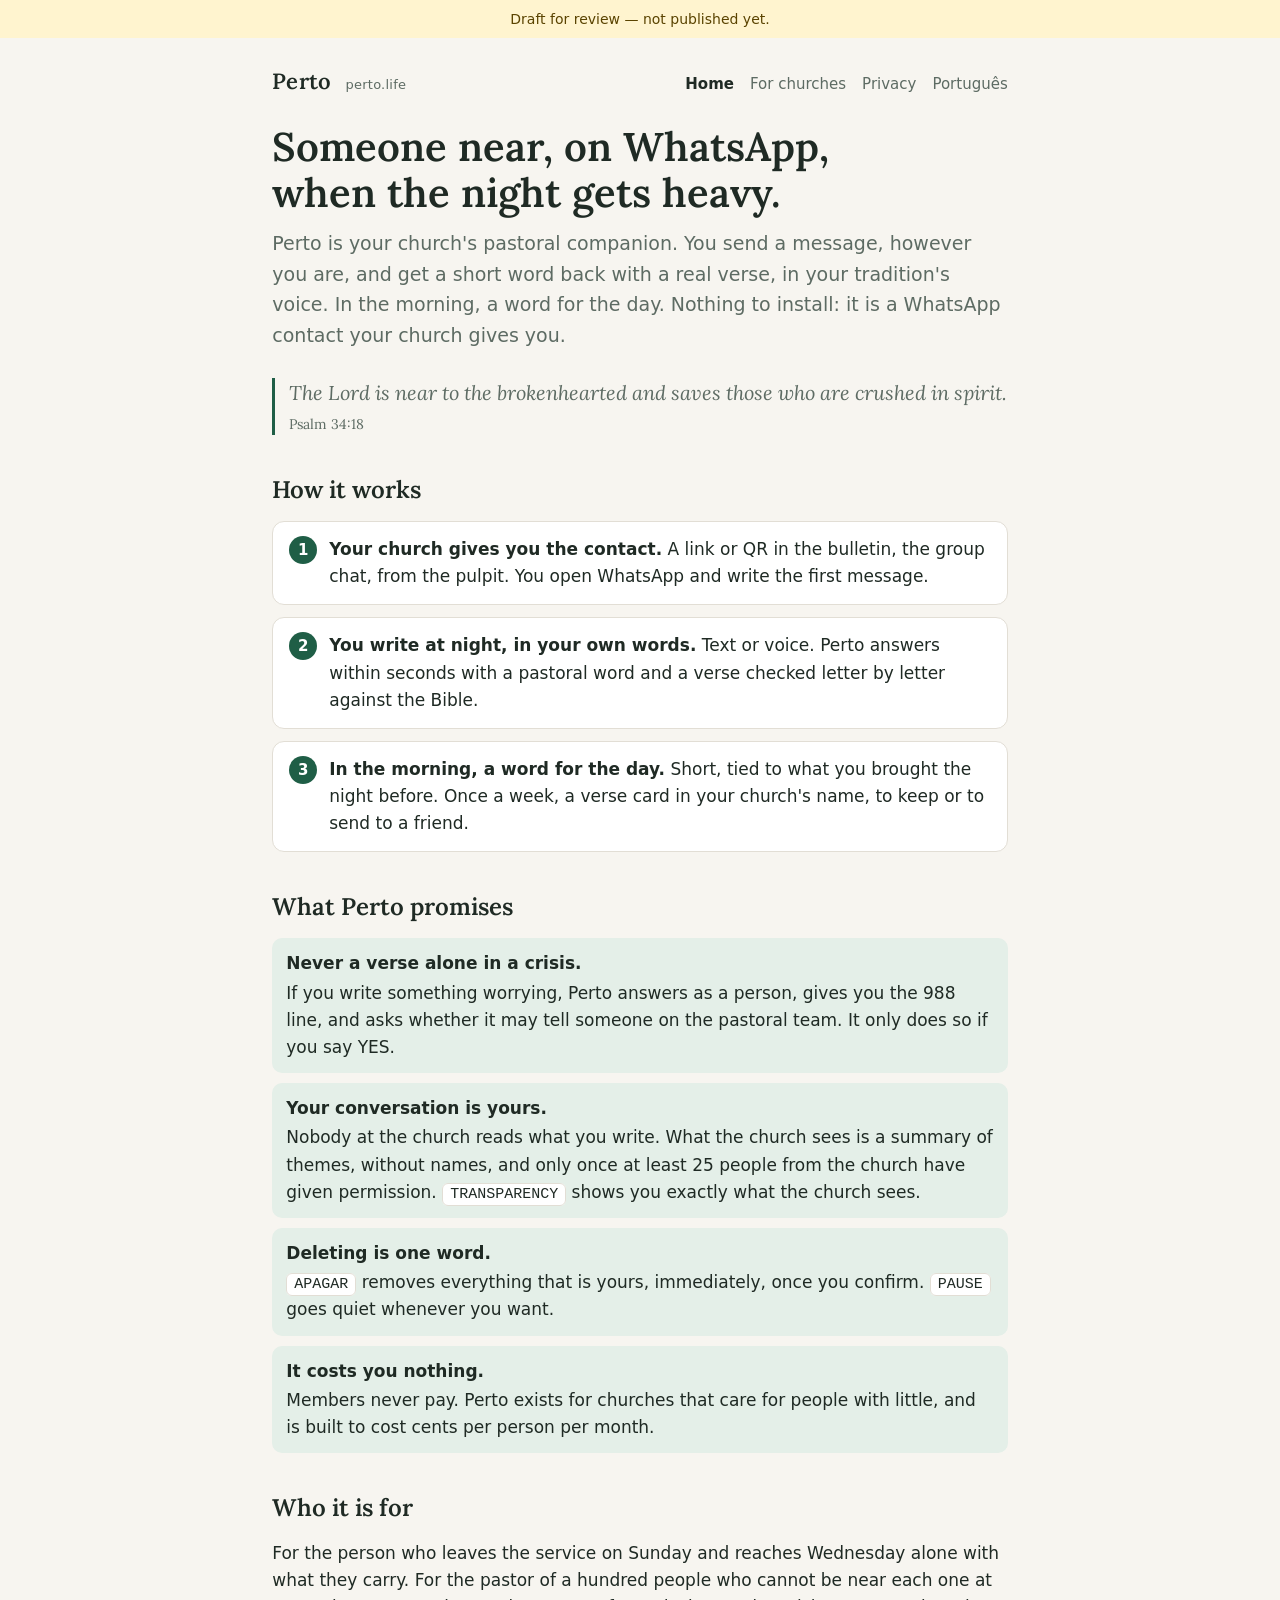
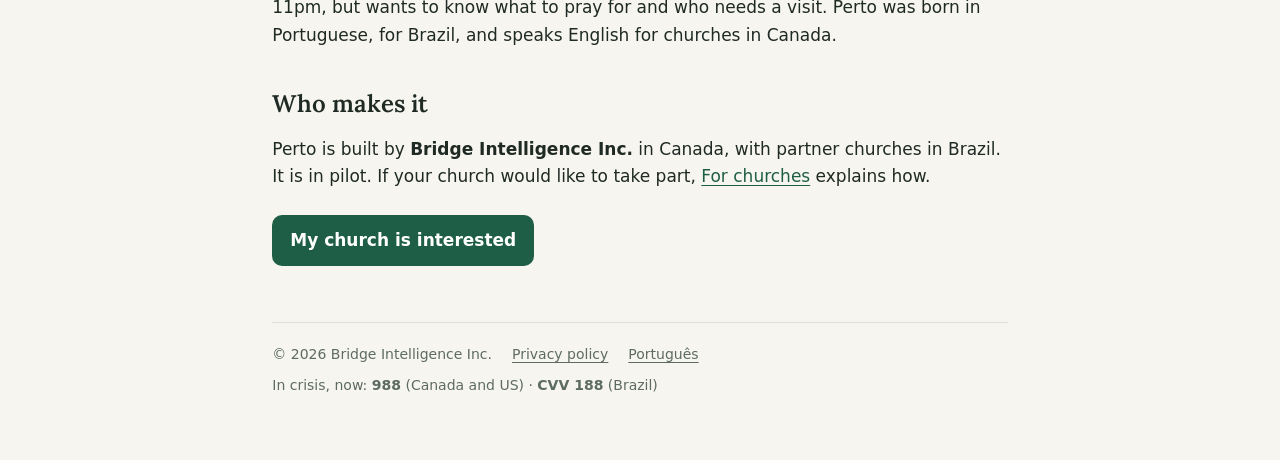
==== en/index.html @ 1f3c3f61 "perto.life: first draft of the front, privacy and churches pages (pt-BR + en) Static site for GitHub" ====
<!doctype html>
<html lang="en">
<head>
<meta charset="utf-8">
<meta name="viewport" content="width=device-width, initial-scale=1">
<title>Perto</title>
<meta name="description" content="Perto is a pastoral companion on WhatsApp for churches: someone near at 11pm, with Scripture, and a pastor who knows what to pray for.">
<link rel="alternate" hreflang="pt-BR" href="/">
<link rel="stylesheet" href="https://fonts.googleapis.com/css2?family=Lora:ital,wght@0,500;0,600;1,400&display=swap">
<link rel="stylesheet" href="/assets/site.css">
</head>
<body>
<!-- DRAFT: remove this bar before publishing. -->
<div class="draft">Draft for review — not published yet.</div>
<div class="wrap">
<header class="site">
  <a class="brand" href="/en/">Perto <small>perto.life</small></a>
  <nav class="site" aria-label="Pages">
    <a href="/en/" aria-current="page">Home</a>
    <a href="/en/churches.html">For churches</a>
    <a href="/en/privacy.html">Privacy</a>
    <a href="/" lang="pt-BR">Português</a>
  </nav>
</header>

<main>
  <h1>Someone near, on WhatsApp, when the night gets heavy.</h1>
  <p class="lead">Perto is your church's pastoral companion. You send a message, however you are, and get a short word back with a real verse, in your tradition's voice. In the morning, a word for the day. Nothing to install: it is a WhatsApp contact your church gives you.</p>

  <blockquote class="verse">The Lord is near to the brokenhearted and saves those who are crushed in spirit.
    <cite>Psalm 34:18</cite></blockquote>

  <h2>How it works</h2>
  <ol class="steps">
    <li><strong>Your church gives you the contact.</strong> A link or QR in the bulletin, the group chat, from the pulpit. You open WhatsApp and write the first message.</li>
    <li><strong>You write at night, in your own words.</strong> Text or voice. Perto answers within seconds with a pastoral word and a verse checked letter by letter against the Bible.</li>
    <li><strong>In the morning, a word for the day.</strong> Short, tied to what you brought the night before. Once a week, a verse card in your church's name, to keep or to send to a friend.</li>
  </ol>

  <h2>What Perto promises</h2>
  <ul class="promises">
    <li><strong>Never a verse alone in a crisis.</strong> If you write something worrying, Perto answers as a person, gives you the 988 line, and asks whether it may tell someone on the pastoral team. It only does so if you say YES.</li>
    <li><strong>Your conversation is yours.</strong> Nobody at the church reads what you write. What the church sees is a summary of themes, without names, and only once at least 25 people from the church have given permission. <span class="cmd">TRANSPARENCY</span> shows you exactly what the church sees.</li>
    <li><strong>Deleting is one word.</strong> <span class="cmd">APAGAR</span> removes everything that is yours, immediately, once you confirm. <span class="cmd">PAUSE</span> goes quiet whenever you want.</li>
    <li><strong>It costs you nothing.</strong> Members never pay. Perto exists for churches that care for people with little, and is built to cost cents per person per month.</li>
  </ul>

  <h2>Who it is for</h2>
  <p>For the person who leaves the service on Sunday and reaches Wednesday alone with what they carry. For the pastor of a hundred people who cannot be near each one at 11pm, but wants to know what to pray for and who needs a visit. Perto was born in Portuguese, for Brazil, and speaks English for churches in Canada.</p>

  <h2>Who makes it</h2>
  <p>Perto is built by <strong>Bridge Intelligence Inc.</strong> in Canada, with partner churches in Brazil. It is in pilot. If your church would like to take part, <a href="/en/churches.html">For churches</a> explains how.</p>
  <p><a class="cta" href="/en/churches.html">My church is interested</a></p>
</main>

<footer class="site">
  <span>© <span data-year>2026</span> Bridge Intelligence Inc.</span>
  <a href="/en/privacy.html">Privacy policy</a>
  <a href="/" lang="pt-BR">Português</a>
  <span>In crisis, now: <strong>988</strong> (Canada and US) · <strong>CVV 188</strong> (Brazil)</span>
</footer>
</div>
<script>document.querySelector('[data-year]').textContent = new Date().getFullYear();</script>
</body>
</html>
---- assets/site.css ----
/* perto.life — one stylesheet for every page. Tokens first, both themes, phone first. */
:root {
  --bg: #f7f5f0;
  --panel: #ffffff;
  --ink: #1f2a24;
  --muted: #5d6b63;
  --line: #e2ded5;
  --accent: #1f5e46;        /* the olive-green of the Vida Nova badge */
  --accent-ink: #ffffff;
  --accent-soft: #e4efe8;
  --warn-bg: #fff4cf;
  --warn-ink: #5a4300;
  --serif: "Lora", Georgia, "Times New Roman", serif;
  --sans: system-ui, -apple-system, "Segoe UI", Roboto, "Helvetica Neue", Arial, sans-serif;
}
@media (prefers-color-scheme: dark) {
  :root:not([data-theme="light"]) {
    --bg: #11161a; --panel: #181f24; --ink: #e8ebe9; --muted: #a3ada7; --line: #2a333a;
    --accent: #6fbf95; --accent-ink: #0c1a13; --accent-soft: #1b2b24;
    --warn-bg: #3a2f08; --warn-ink: #ffe08a;
  }
}
:root[data-theme="dark"] {
  --bg: #11161a; --panel: #181f24; --ink: #e8ebe9; --muted: #a3ada7; --line: #2a333a;
  --accent: #6fbf95; --accent-ink: #0c1a13; --accent-soft: #1b2b24;
  --warn-bg: #3a2f08; --warn-ink: #ffe08a;
}

* { box-sizing: border-box; }
html { color-scheme: light dark; }
body {
  margin: 0; background: var(--bg); color: var(--ink);
  font: 17px/1.6 var(--sans); padding-inline: 16px;
}
a { color: var(--accent); text-underline-offset: 3px; }
a:focus-visible, button:focus-visible { outline: 3px solid var(--accent); outline-offset: 2px; }

.draft {
  background: var(--warn-bg); color: var(--warn-ink); font-size: 14px;
  padding: 8px 16px; margin: 0 -16px; text-align: center;
}

.wrap { max-width: 68ch; margin: 0 auto; padding-block: 24px 64px; }
header.site { display: flex; align-items: baseline; justify-content: space-between; gap: 12px; flex-wrap: wrap; padding-block: 8px 28px; }
.brand { font: 600 22px/1 var(--serif); color: var(--ink); text-decoration: none; letter-spacing: .01em; }
.brand small { font: 400 13px/1 var(--sans); color: var(--muted); margin-left: 8px; }
nav.site { display: flex; gap: 16px; font-size: 15px; }
nav.site a { color: var(--muted); text-decoration: none; }
nav.site a[aria-current="page"] { color: var(--ink); font-weight: 600; }

h1 { font: 600 clamp(28px, 6vw, 40px)/1.15 var(--serif); margin: 0 0 12px; text-wrap: balance; }
h2 { font: 600 24px/1.25 var(--serif); margin: 40px 0 10px; text-wrap: balance; }
h3 { font: 600 18px/1.3 var(--sans); margin: 24px 0 6px; }
p, li { max-width: 68ch; }
.lead { font-size: 19px; color: var(--muted); margin-top: 0; }
.verse { font: italic 20px/1.5 var(--serif); color: var(--muted); border-left: 3px solid var(--accent); padding-left: 14px; margin: 28px 0; }
.verse cite { display: block; font-style: normal; font-size: 14px; margin-top: 6px; }

.steps { counter-reset: step; list-style: none; padding: 0; margin: 16px 0; display: grid; gap: 12px; }
.steps li { counter-increment: step; background: var(--panel); border: 1px solid var(--line); border-radius: 12px; padding: 14px 16px 14px 56px; position: relative; }
.steps li::before { content: counter(step); position: absolute; left: 16px; top: 14px; width: 28px; height: 28px; border-radius: 50%;
  background: var(--accent); color: var(--accent-ink); font: 600 15px/28px var(--sans); text-align: center; }

.promises { display: grid; gap: 10px; padding: 0; list-style: none; margin: 16px 0; }
.promises li { padding: 12px 14px; background: var(--accent-soft); border-radius: 10px; }
.promises strong { display: block; margin-bottom: 2px; }

dl.facts { display: grid; grid-template-columns: max-content 1fr; gap: 6px 18px; margin: 12px 0; }
dl.facts dt { color: var(--muted); font-size: 14px; text-transform: uppercase; letter-spacing: .06em; padding-top: 3px; }
dl.facts dd { margin: 0; }
@media (max-width: 480px) { dl.facts { grid-template-columns: 1fr; } dl.facts dd { margin-bottom: 8px; } }

.cmd { font: 500 15px/1 ui-monospace, SFMono-Regular, Menlo, monospace; background: var(--panel); border: 1px solid var(--line); border-radius: 6px; padding: 2px 7px; white-space: nowrap; }

.cta { display: inline-block; background: var(--accent); color: var(--accent-ink); text-decoration: none; font-weight: 600; padding: 12px 18px; border-radius: 10px; margin-top: 8px; }

.form-box { background: var(--panel); border: 1px solid var(--line); border-radius: 12px; padding: 18px; margin: 20px 0; }
.form-box iframe { width: 100%; border: 0; min-height: 720px; }
.form-fallback { font-size: 15px; color: var(--muted); }

.toc { font-size: 15px; columns: 2; column-gap: 24px; padding-left: 18px; }
@media (max-width: 560px) { .toc { columns: 1; } }

footer.site { margin-top: 56px; padding-top: 20px; border-top: 1px solid var(--line); font-size: 14px; color: var(--muted); display: flex; flex-wrap: wrap; gap: 8px 20px; }
footer.site a { color: inherit; }
.todo { background: var(--warn-bg); color: var(--warn-ink); padding: 0 6px; border-radius: 4px; font-size: .9em; }
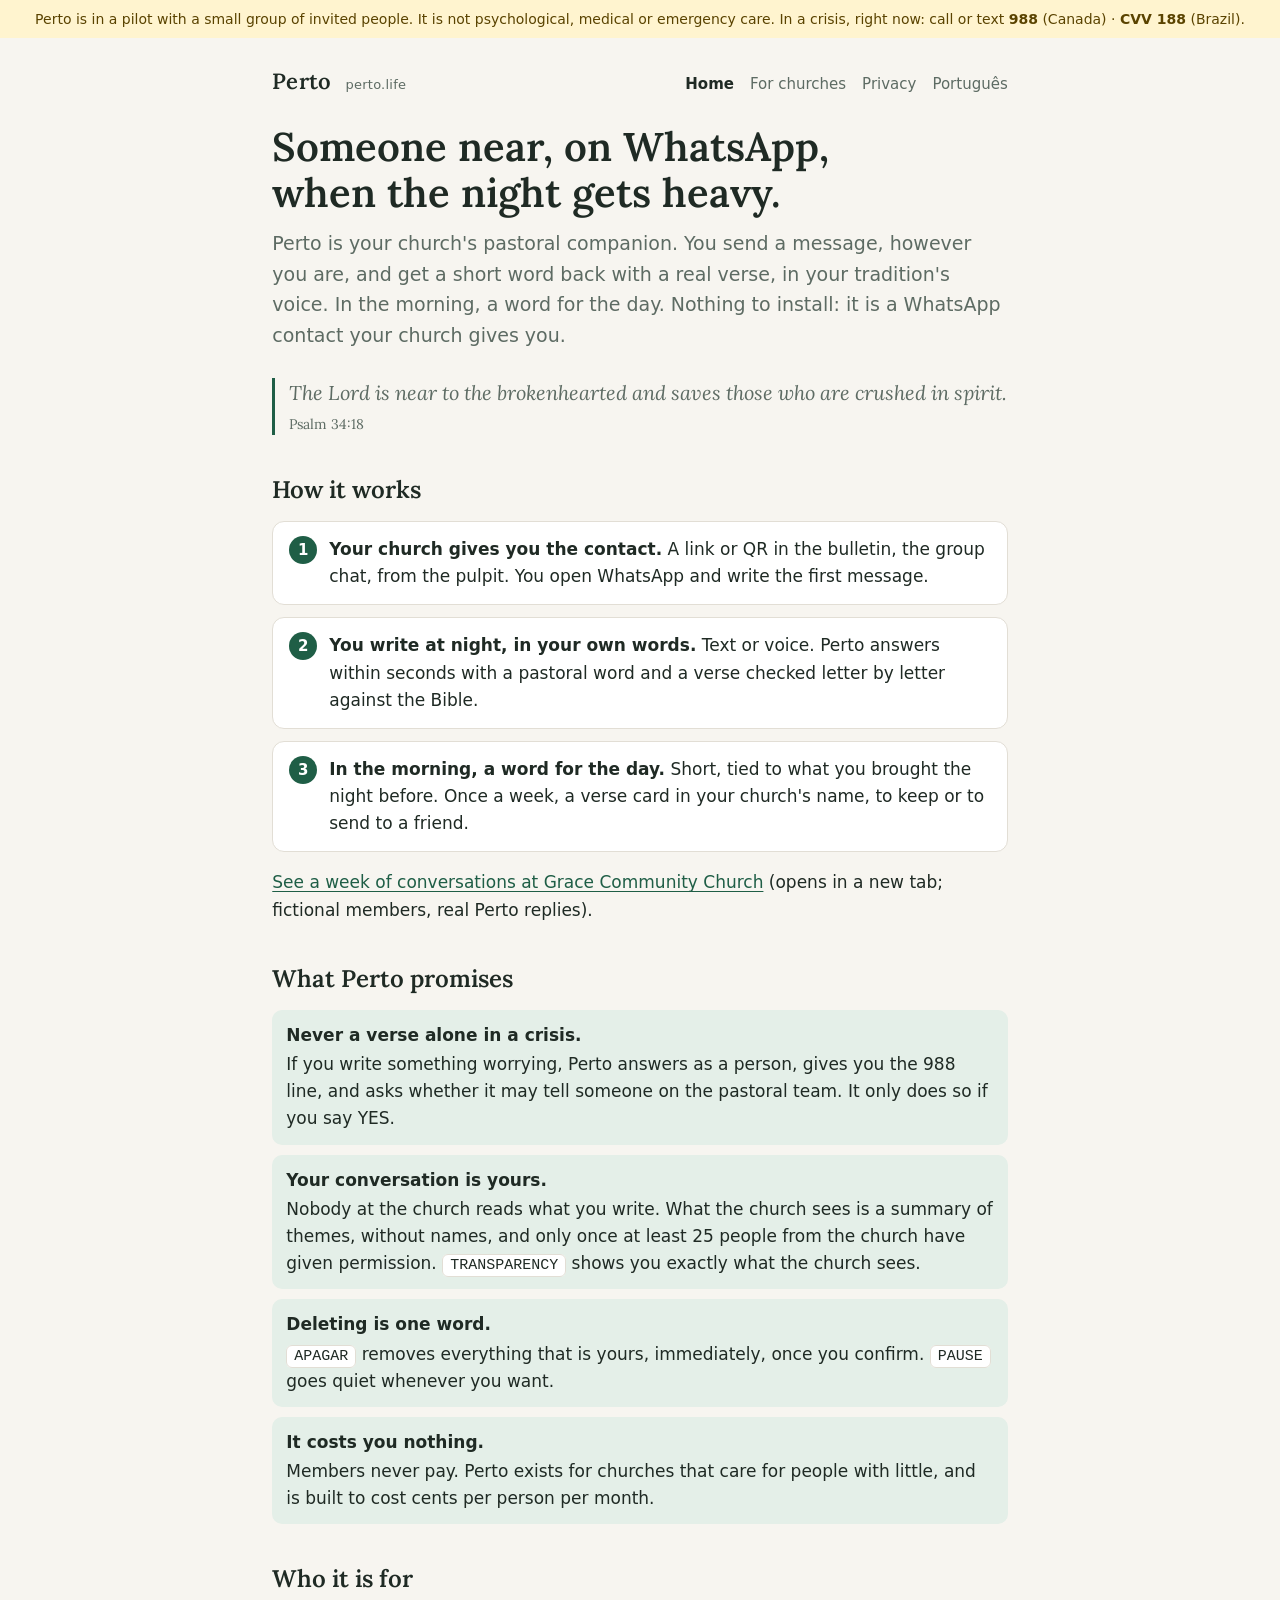
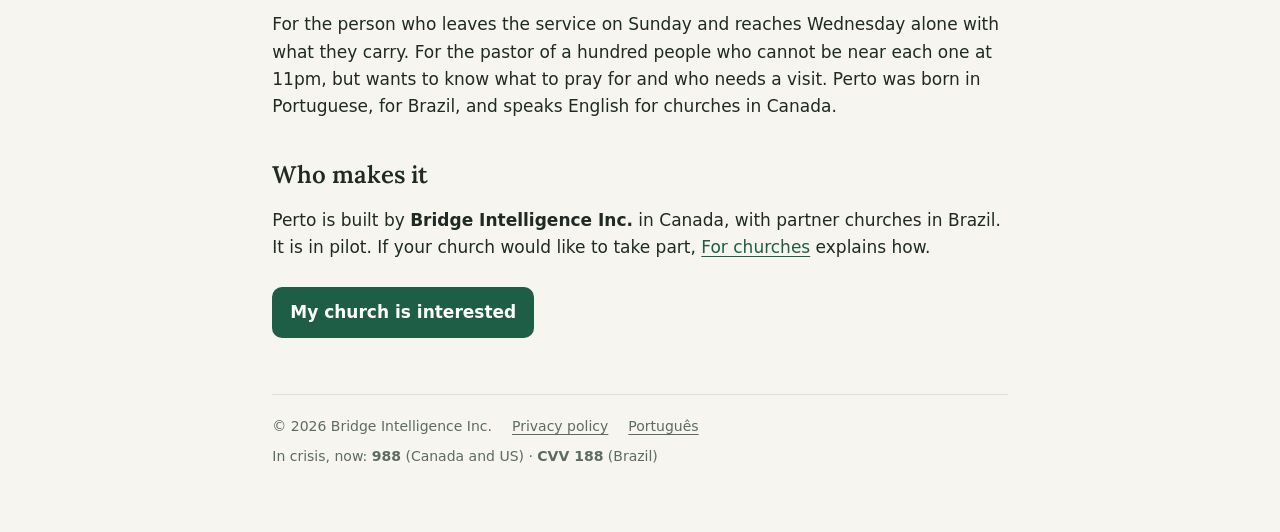
==== commit d223d722: "Demo pages for both churches, pilot notice replaces the draft strip, privacy placeholders resolved -" ====
--- a/en/index.html
+++ b/en/index.html
@@ -10,8 +10,7 @@
 <link rel="stylesheet" href="/assets/site.css">
 </head>
 <body>
-<!-- DRAFT: remove this bar before publishing. -->
-<div class="draft">Draft for review — not published yet.</div>
+<div class="pilot-notice">Perto is in a pilot with a small group of invited people. It is not psychological, medical or emergency care. In a crisis, right now: call or text <strong>988</strong> (Canada) · <strong>CVV 188</strong> (Brazil).</div>
 <div class="wrap">
 <header class="site">
   <a class="brand" href="/en/">Perto <small>perto.life</small></a>
@@ -36,6 +35,7 @@
     <li><strong>You write at night, in your own words.</strong> Text or voice. Perto answers within seconds with a pastoral word and a verse checked letter by letter against the Bible.</li>
     <li><strong>In the morning, a word for the day.</strong> Short, tied to what you brought the night before. Once a week, a verse card in your church's name, to keep or to send to a friend.</li>
   </ol>
+  <p><a href="/en/demo/grace.html" target="_blank" rel="noopener">See a week of conversations at Grace Community Church</a> (opens in a new tab; fictional members, real Perto replies).</p>
 
   <h2>What Perto promises</h2>
   <ul class="promises">
--- a/assets/site.css
+++ b/assets/site.css
@@ -35,7 +35,7 @@
 a { color: var(--accent); text-underline-offset: 3px; }
 a:focus-visible, button:focus-visible { outline: 3px solid var(--accent); outline-offset: 2px; }
 
-.draft {
+.pilot-notice {
   background: var(--warn-bg); color: var(--warn-ink); font-size: 14px;
   padding: 8px 16px; margin: 0 -16px; text-align: center;
 }
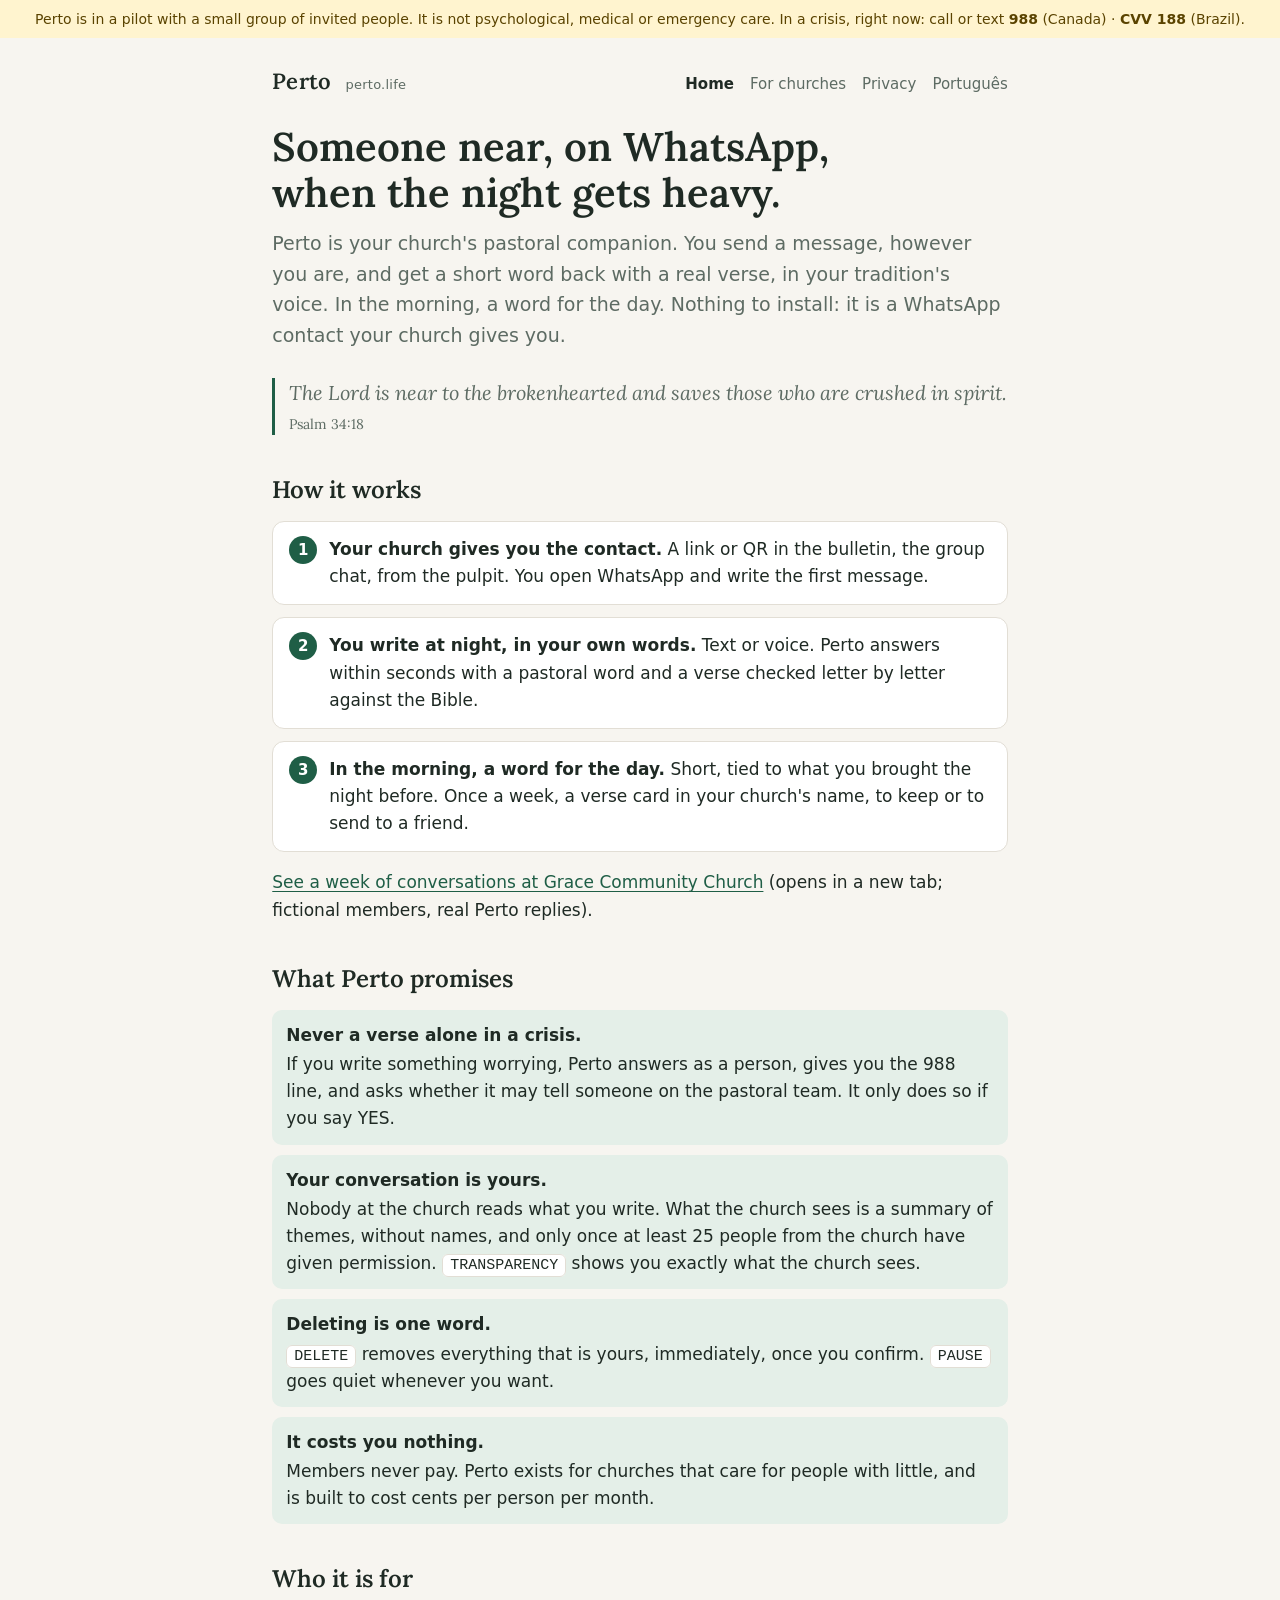
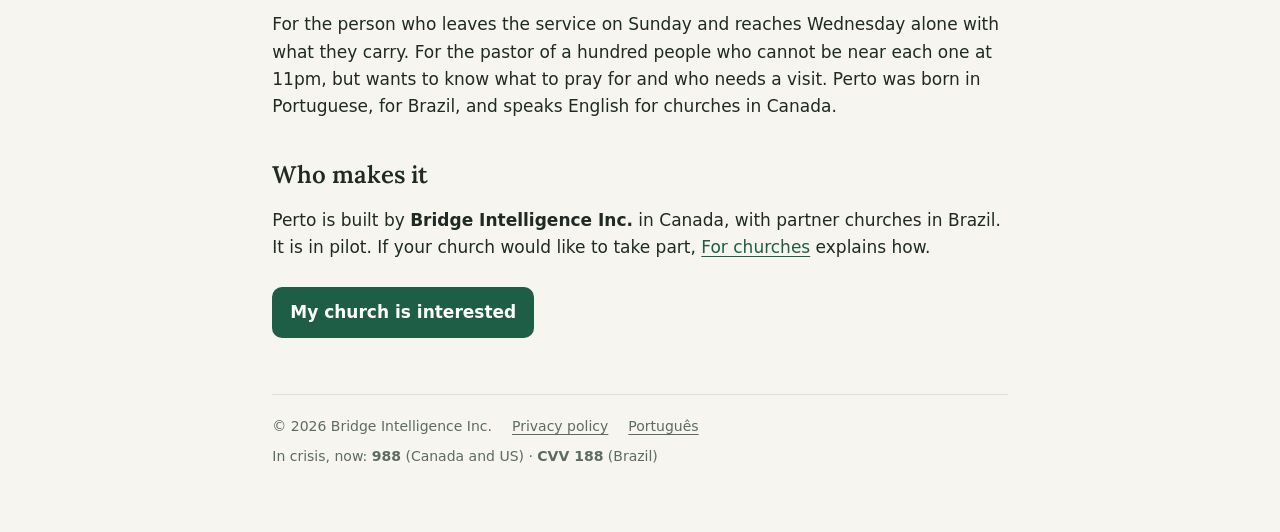
==== commit 2fb8e01a: "English pages: the delete command is DELETE, not APAGAR perto accepts DELETE as the English alias of" ====
--- a/en/index.html
+++ b/en/index.html
@@ -41,7 +41,7 @@
   <ul class="promises">
     <li><strong>Never a verse alone in a crisis.</strong> If you write something worrying, Perto answers as a person, gives you the 988 line, and asks whether it may tell someone on the pastoral team. It only does so if you say YES.</li>
     <li><strong>Your conversation is yours.</strong> Nobody at the church reads what you write. What the church sees is a summary of themes, without names, and only once at least 25 people from the church have given permission. <span class="cmd">TRANSPARENCY</span> shows you exactly what the church sees.</li>
-    <li><strong>Deleting is one word.</strong> <span class="cmd">APAGAR</span> removes everything that is yours, immediately, once you confirm. <span class="cmd">PAUSE</span> goes quiet whenever you want.</li>
+    <li><strong>Deleting is one word.</strong> <span class="cmd">DELETE</span> removes everything that is yours, immediately, once you confirm. <span class="cmd">PAUSE</span> goes quiet whenever you want.</li>
     <li><strong>It costs you nothing.</strong> Members never pay. Perto exists for churches that care for people with little, and is built to cost cents per person per month.</li>
   </ul>
 
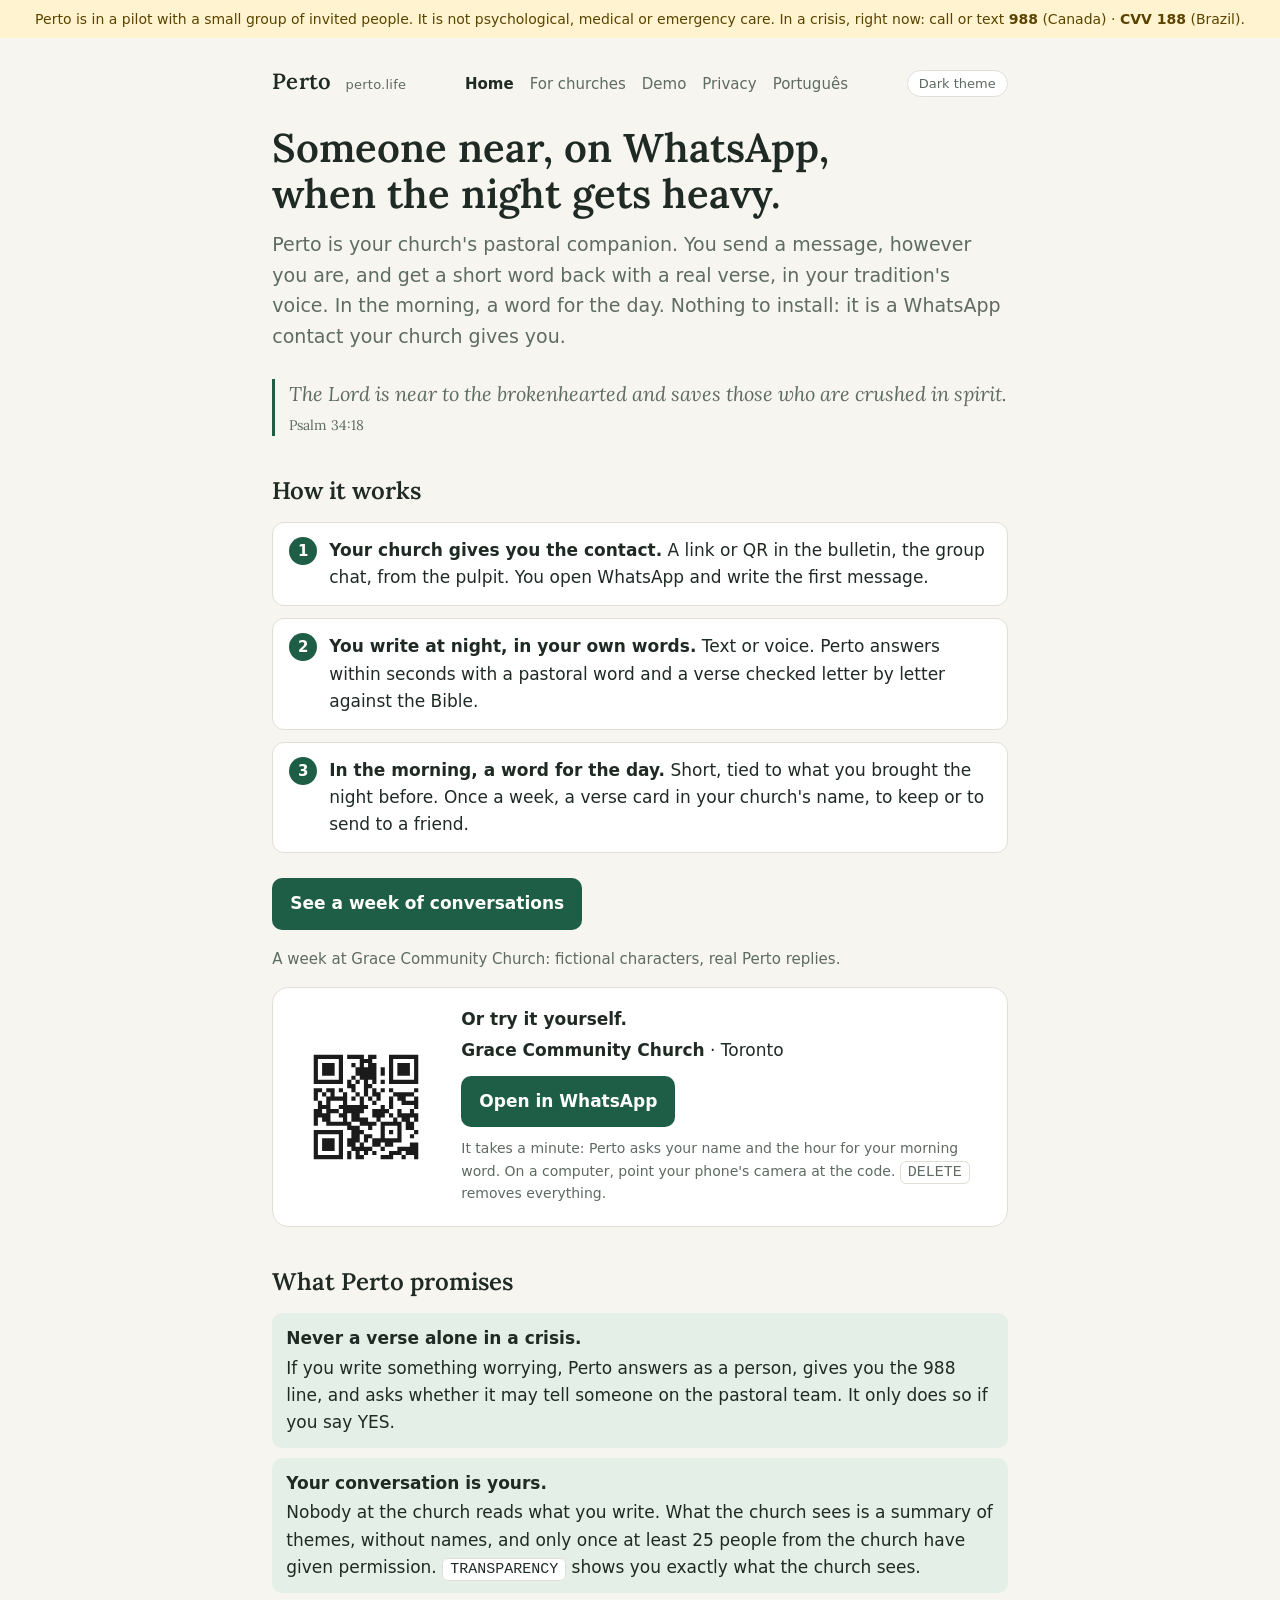
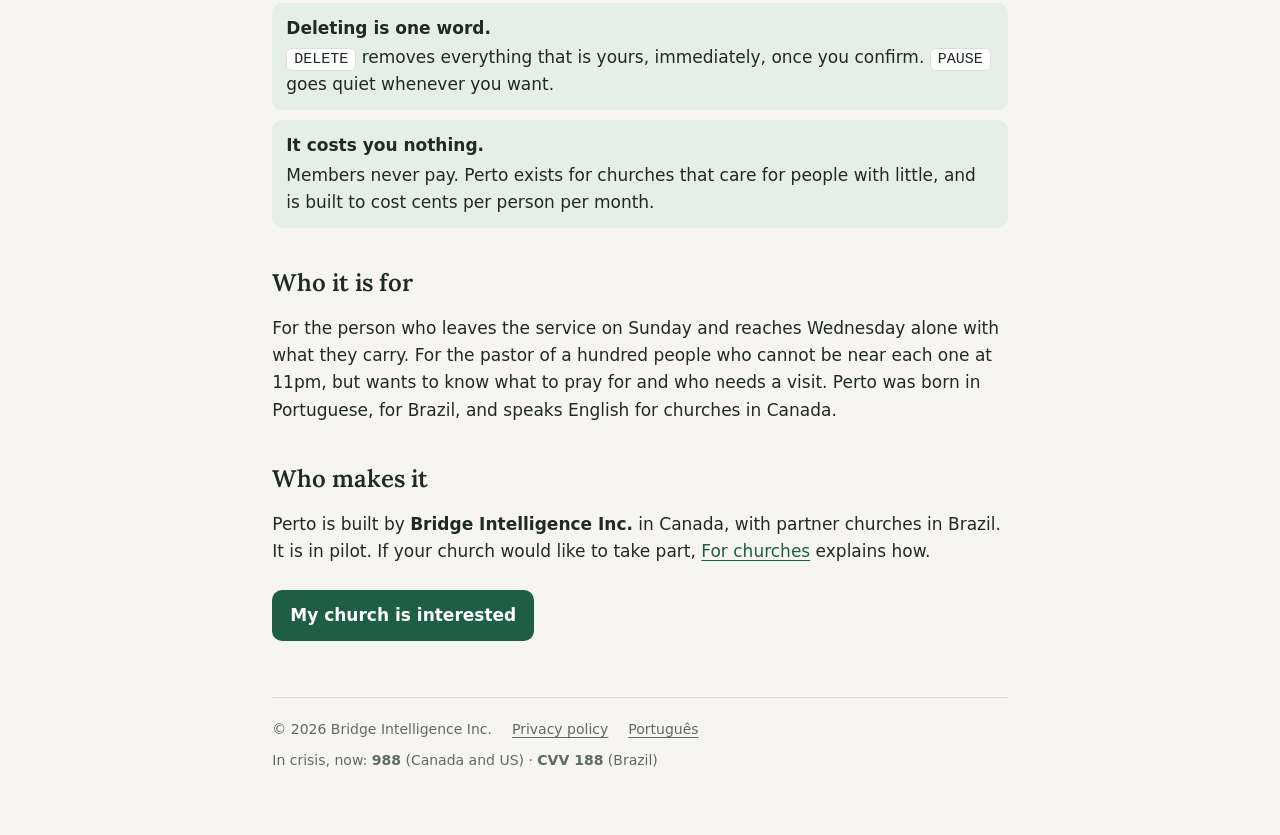
==== commit 97e85467: "Site: fresh dashboard screenshots, theme toggle, visible demo, try-it blocks, cookieless analytics F" ====
--- a/en/index.html
+++ b/en/index.html
@@ -6,6 +6,8 @@
 <title>Perto</title>
 <meta name="description" content="Perto is a pastoral companion on WhatsApp for churches: someone near at 11pm, with Scripture, and a pastor who knows what to pray for.">
 <link rel="alternate" hreflang="pt-BR" href="/">
+<script>try{var t=localStorage.getItem('perto-theme');if(t==='dark'||t==='light')document.documentElement.setAttribute('data-theme',t)}catch(e){}</script>
+<script data-goatcounter="https://perto.goatcounter.com/count" async src="//gc.zgo.at/count.js"></script>
 <link rel="stylesheet" href="https://fonts.googleapis.com/css2?family=Lora:ital,wght@0,500;0,600;1,400&display=swap">
 <link rel="stylesheet" href="/assets/site.css">
 </head>
@@ -17,9 +19,11 @@
   <nav class="site" aria-label="Pages">
     <a href="/en/" aria-current="page">Home</a>
     <a href="/en/churches.html">For churches</a>
+    <a href="/en/demo/grace.html">Demo</a>
     <a href="/en/privacy.html">Privacy</a>
     <a href="/" lang="pt-BR">Português</a>
   </nav>
+  <button type="button" class="theme-toggle" data-theme-toggle><span class="to-dark">Dark theme</span><span class="to-light">Light theme</span></button>
 </header>
 
 <main>
@@ -35,7 +39,17 @@
     <li><strong>You write at night, in your own words.</strong> Text or voice. Perto answers within seconds with a pastoral word and a verse checked letter by letter against the Bible.</li>
     <li><strong>In the morning, a word for the day.</strong> Short, tied to what you brought the night before. Once a week, a verse card in your church's name, to keep or to send to a friend.</li>
   </ol>
-  <p><a href="/en/demo/grace.html" target="_blank" rel="noopener">See a week of conversations at Grace Community Church</a> (opens in a new tab; fictional members, real Perto replies).</p>
+  <p><a class="cta" href="/en/demo/grace.html">See a week of conversations</a></p>
+  <p class="caption">A week at Grace Community Church: fictional characters, real Perto replies.</p>
+  <div class="try">
+    <svg xmlns="http://www.w3.org/2000/svg" width="198" height="198" viewBox="0 0 198 198" role="img" aria-label="Grace Community Church&#x27;s WhatsApp QR code" class="segno"><path transform="scale(6)" class="qrline" stroke="#1b1b1b" d="M4 4.5h7m1 0h4m1 0h2m3 0h7m-25 1h1m5 0h1m4 0h3m4 0h1m5 0h1m-25 1h1m1 0h3m1 0h1m2 0h1m1 0h1m1 0h2m3 0h1m1 0h3m1 0h1m-25 1h1m1 0h3m1 0h1m3 0h5m1 0h1m1 0h1m1 0h3m1 0h1m-25 1h1m1 0h3m1 0h1m3 0h5m1 0h1m1 0h1m1 0h3m1 0h1m-25 1h1m5 0h1m2 0h1m1 0h4m3 0h1m5 0h1m-25 1h7m1 0h1m1 0h1m1 0h1m1 0h1m1 0h1m1 0h7m-17 1h2m2 0h2m-14 1h2m1 0h2m1 0h1m2 0h1m2 0h1m1 0h1m1 0h1m1 0h1m5 0h1m-25 1h1m1 0h1m1 0h1m2 0h1m2 0h1m1 0h1m1 0h2m3 0h5m-24 1h1m2 0h5m1 0h1m1 0h1m1 0h1m1 0h1m2 0h1m1 0h2m2 0h1m-24 1h1m1 0h1m3 0h1m3 0h1m2 0h1m3 0h1m2 0h4m-24 1h3m2 0h7m3 0h1m1 0h1m5 0h1m-25 1h2m1 0h3m1 0h5m2 0h4m2 0h1m2 0h1m-24 1h4m2 0h2m1 0h2m3 0h3m1 0h1m1 0h5m-25 1h1m1 0h2m3 0h1m1 0h4m2 0h1m3 0h1m1 0h2m1 0h1m-25 1h1m2 0h6m2 0h4m1 0h5m1 0h2m-16 1h3m2 0h1m2 0h1m3 0h1m1 0h2m-24 1h7m2 0h3m4 0h1m1 0h1m1 0h1m3 0h1m-25 1h1m5 0h1m2 0h2m1 0h2m2 0h1m3 0h1m2 0h1m-24 1h1m1 0h3m1 0h1m1 0h3m1 0h1m1 0h7m-21 1h1m1 0h3m1 0h1m1 0h2m1 0h1m2 0h2m1 0h2m4 0h2m-25 1h1m1 0h3m1 0h1m2 0h5m2 0h1m3 0h5m-25 1h1m5 0h1m1 0h1m1 0h1m1 0h1m1 0h1m3 0h3m1 0h3m-25 1h7m1 0h1m1 0h2m4 0h3m2 0h1m2 0h1"/></svg>
+    <div>
+    <p><strong>Or try it yourself.</strong></p>
+    <p><strong>Grace Community Church</strong> · Toronto</p>
+    <p><a class="cta" href="https://wa.me/message/TN62AMEYSMWNA1" data-source="home">Open in WhatsApp</a></p>
+    <p class="pilot">It takes a minute: Perto asks your name and the hour for your morning word. <span class="qr-only">On a computer, point your phone's camera at the code.</span> <span class="cmd">DELETE</span> removes everything.</p>
+        </div>
+  </div>
 
   <h2>What Perto promises</h2>
   <ul class="promises">
@@ -61,5 +75,6 @@
 </footer>
 </div>
 <script>document.querySelector('[data-year]').textContent = new Date().getFullYear();</script>
+<script src="/assets/site.js" defer></script>
 </body>
 </html>
--- a/assets/site.css
+++ b/assets/site.css
@@ -10,6 +10,8 @@
   --accent-soft: #e4efe8;
   --warn-bg: #fff4cf;
   --warn-ink: #5a4300;
+  --to-dark: inline;        /* the theme toggle shows the theme you would switch TO */
+  --to-light: none;
   --serif: "Lora", Georgia, "Times New Roman", serif;
   --sans: system-ui, -apple-system, "Segoe UI", Roboto, "Helvetica Neue", Arial, sans-serif;
 }
@@ -18,12 +20,14 @@
     --bg: #11161a; --panel: #181f24; --ink: #e8ebe9; --muted: #a3ada7; --line: #2a333a;
     --accent: #6fbf95; --accent-ink: #0c1a13; --accent-soft: #1b2b24;
     --warn-bg: #3a2f08; --warn-ink: #ffe08a;
+    --to-dark: none; --to-light: inline;
   }
 }
 :root[data-theme="dark"] {
   --bg: #11161a; --panel: #181f24; --ink: #e8ebe9; --muted: #a3ada7; --line: #2a333a;
   --accent: #6fbf95; --accent-ink: #0c1a13; --accent-soft: #1b2b24;
   --warn-bg: #3a2f08; --warn-ink: #ffe08a;
+    --to-dark: none; --to-light: inline;
 }
 
 * { box-sizing: border-box; }
@@ -44,9 +48,19 @@
 header.site { display: flex; align-items: baseline; justify-content: space-between; gap: 12px; flex-wrap: wrap; padding-block: 8px 28px; }
 .brand { font: 600 22px/1 var(--serif); color: var(--ink); text-decoration: none; letter-spacing: .01em; }
 .brand small { font: 400 13px/1 var(--sans); color: var(--muted); margin-left: 8px; }
-nav.site { display: flex; gap: 16px; font-size: 15px; }
+nav.site { display: flex; flex-wrap: wrap; gap: 6px 16px; font-size: 15px; }
 nav.site a { color: var(--muted); text-decoration: none; }
 nav.site a[aria-current="page"] { color: var(--ink); font-weight: 600; }
+.theme-toggle { font: 500 13px/1 var(--sans); color: var(--muted); background: var(--panel); border: 1px solid var(--line);
+  border-radius: 999px; padding: 6px 11px; cursor: pointer; white-space: nowrap; align-self: center; }
+.theme-toggle:hover { color: var(--ink); }
+.theme-toggle .to-dark { display: var(--to-dark); }
+.theme-toggle .to-light { display: var(--to-light); }
+@media (max-width: 600px) {
+  header.site { align-items: center; }
+  .theme-toggle { margin-left: auto; }
+  nav.site { flex-basis: 100%; order: 3; }
+}
 
 h1 { font: 600 clamp(28px, 6vw, 40px)/1.15 var(--serif); margin: 0 0 12px; text-wrap: balance; }
 h2 { font: 600 24px/1.25 var(--serif); margin: 40px 0 10px; text-wrap: balance; }
@@ -65,14 +79,30 @@
 .promises li { padding: 12px 14px; background: var(--accent-soft); border-radius: 10px; }
 .promises strong { display: block; margin-bottom: 2px; }
 
-dl.facts { display: grid; grid-template-columns: max-content 1fr; gap: 6px 18px; margin: 12px 0; }
-dl.facts dt { color: var(--muted); font-size: 14px; text-transform: uppercase; letter-spacing: .06em; padding-top: 3px; }
+dl.facts { display: grid; grid-template-columns: fit-content(40%) minmax(0, 1fr); gap: 6px 18px; margin: 12px 0; }
+dl.facts dt { color: var(--muted); font-size: 14px; text-transform: uppercase; letter-spacing: .06em; padding-top: 3px; overflow-wrap: anywhere; }
 dl.facts dd { margin: 0; }
 @media (max-width: 480px) { dl.facts { grid-template-columns: 1fr; } dl.facts dd { margin-bottom: 8px; } }
 
 .cmd { font: 500 15px/1 ui-monospace, SFMono-Regular, Menlo, monospace; background: var(--panel); border: 1px solid var(--line); border-radius: 6px; padding: 2px 7px; white-space: nowrap; }
 
 .cta { display: inline-block; background: var(--accent); color: var(--accent-ink); text-decoration: none; font-weight: 600; padding: 12px 18px; border-radius: 10px; margin-top: 8px; }
+.caption { font-size: 15px; color: var(--muted); margin-top: 6px; }
+
+/* The demo, as a card: the three portraits (AI-generated, nobody real), one line, the button. */
+.demo-card { display: grid; gap: 10px; background: var(--panel); border: 1px solid var(--line); border-radius: 16px; padding: 18px; margin: 20px 0; }
+.demo-card .faces { display: flex; }
+.demo-card .faces img { width: 56px; height: 56px; border-radius: 50%; object-fit: cover; border: 3px solid var(--panel); background: var(--line); }
+.demo-card .faces img + img { margin-left: -12px; }
+.demo-card p { margin: 0; }
+.demo-card .cta { justify-self: start; margin-top: 2px; }
+
+/* "Try it": the WhatsApp button with the QR beside it. The QR hides on phones: a phone cannot scan its own screen. */
+.try { display: grid; grid-template-columns: 150px 1fr; gap: 20px; align-items: center; background: var(--panel); border: 1px solid var(--line); border-radius: 16px; padding: 18px; margin: 16px 0 24px; }
+.try svg { width: 150px; height: 150px; background: #fff; border-radius: 10px; padding: 6px; }
+.try p { margin: 0 0 4px; }
+.try .pilot { font-size: 14px; color: var(--muted); margin-top: 10px; }
+@media (max-width: 600px) { .try { grid-template-columns: 1fr; } .try svg, .qr-only { display: none; } }
 
 .form-box { background: var(--panel); border: 1px solid var(--line); border-radius: 12px; padding: 18px; margin: 20px 0; }
 .form-box iframe { width: 100%; border: 0; min-height: 720px; }
@@ -84,3 +114,12 @@
 footer.site { margin-top: 56px; padding-top: 20px; border-top: 1px solid var(--line); font-size: 14px; color: var(--muted); display: flex; flex-wrap: wrap; gap: 8px 20px; }
 footer.site a { color: inherit; }
 .todo { background: var(--warn-bg); color: var(--warn-ink); padding: 0 6px; border-radius: 4px; font-size: .9em; }
+
+/* Product screenshots (igrejas / churches): one column; wider than the text on big screens, the column width on phones. */
+figure.shot { margin: 20px 0 28px; }
+figure.shot img { display: block; width: 100%; height: auto; border: 1px solid var(--line); border-radius: 12px; background: #fff; }
+figure.shot figcaption { font-size: 15px; color: var(--muted); margin-top: 8px; max-width: 68ch; }
+@media (min-width: 720px) {
+  figure.shot { --w: min(900px, 100vw - 64px); width: var(--w); margin-inline: calc((100% - var(--w)) / 2); }
+  figure.shot figcaption { margin-inline: auto; }
+}
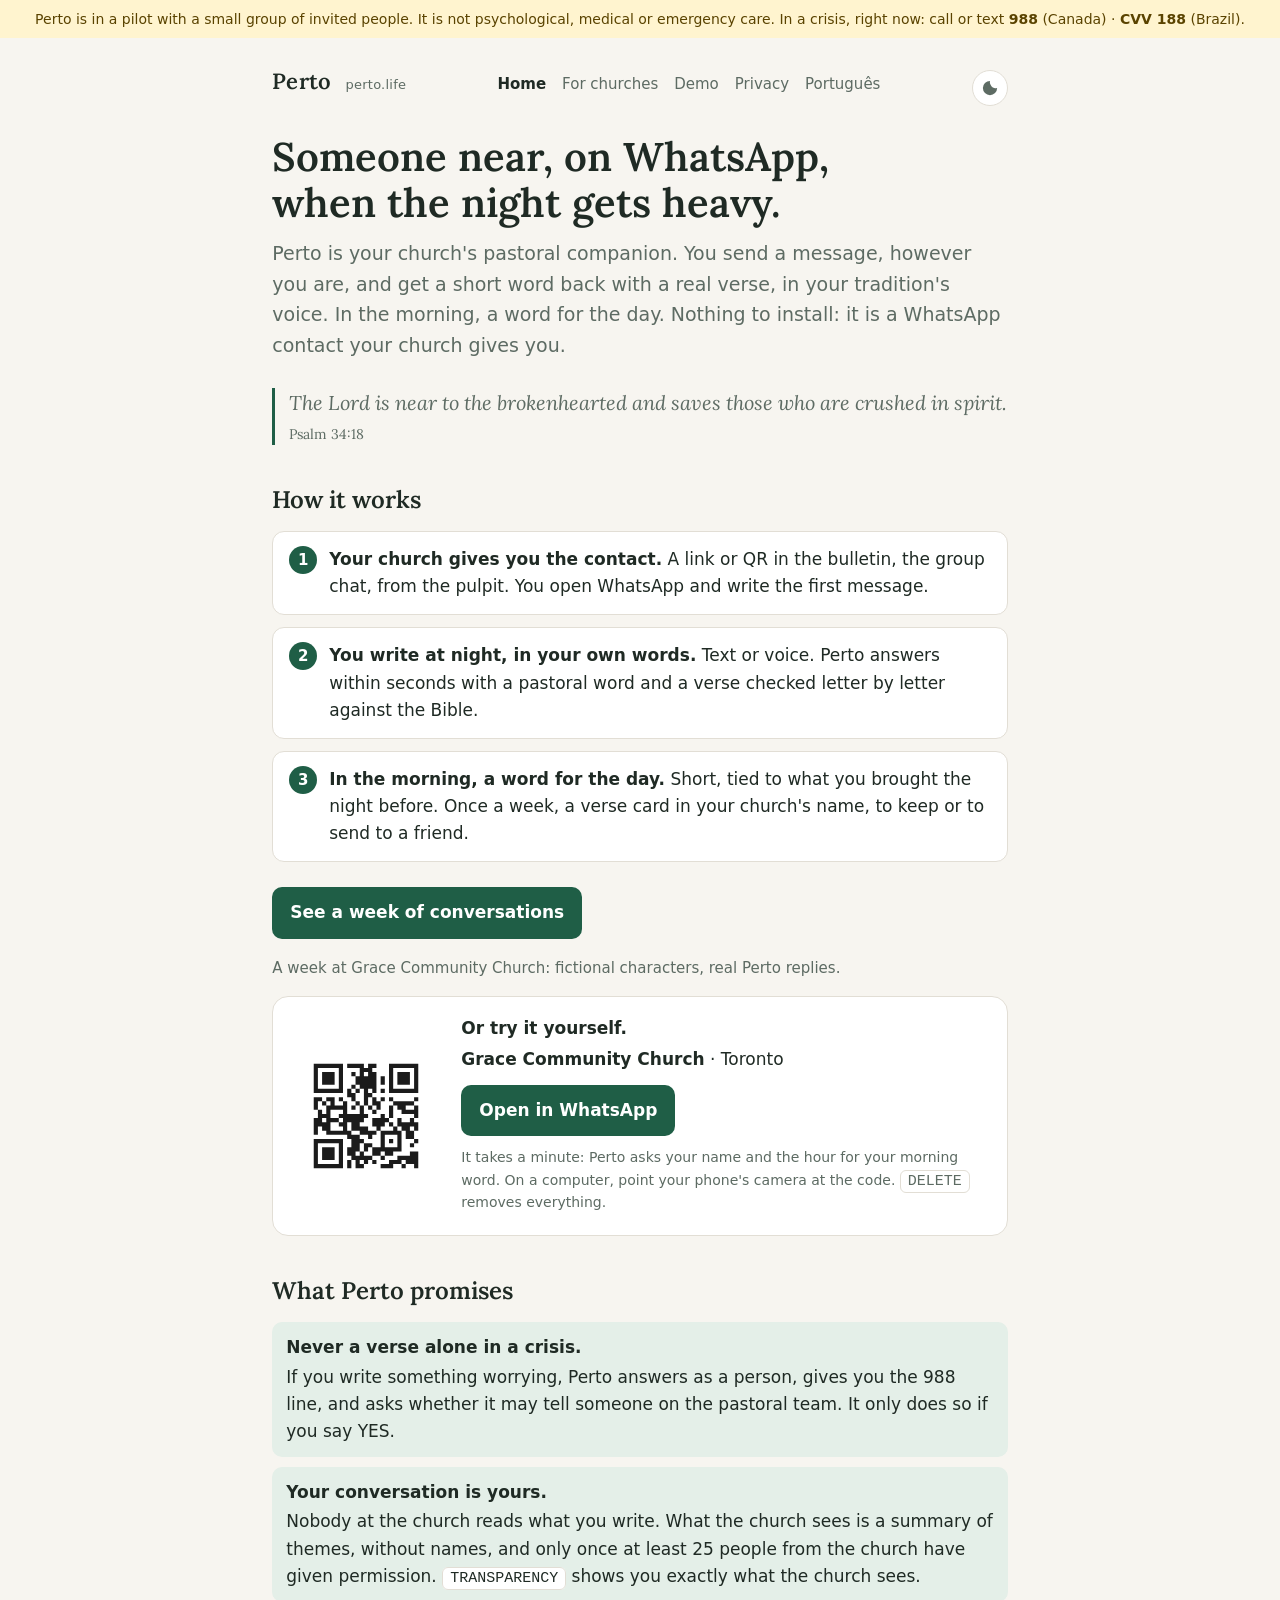
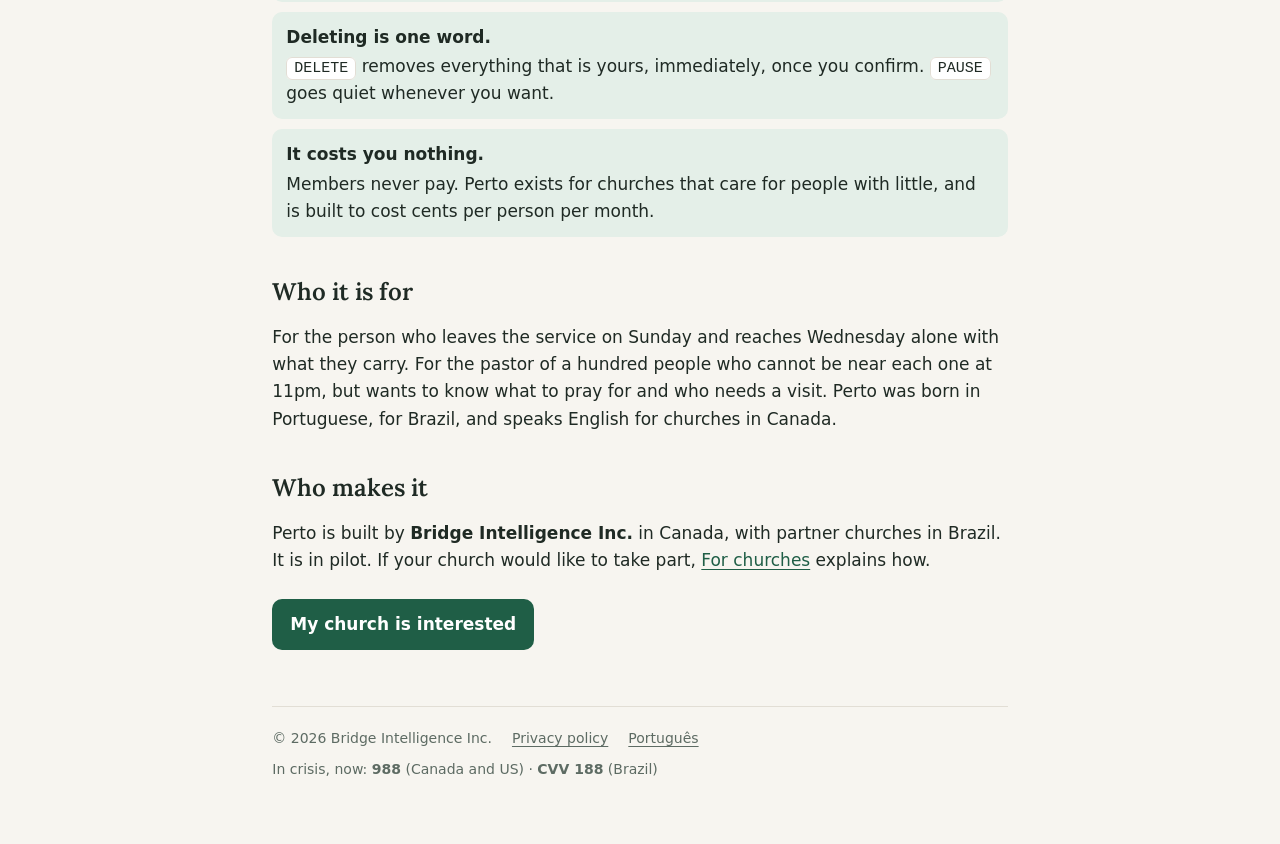
==== commit 5525aa72: "Header: icon-only theme toggle, and the pilot notice on the demo pages The theme toggle was a text b" ====
--- a/en/index.html
+++ b/en/index.html
@@ -23,7 +23,7 @@
     <a href="/en/privacy.html">Privacy</a>
     <a href="/" lang="pt-BR">Português</a>
   </nav>
-  <button type="button" class="theme-toggle" data-theme-toggle><span class="to-dark">Dark theme</span><span class="to-light">Light theme</span></button>
+  <button type="button" class="theme-toggle" data-theme-toggle title="Dark theme"><span class="to-dark"><svg width="18" height="18" viewBox="0 0 24 24" fill="currentColor" aria-hidden="true" focusable="false"><path d="M12 2.5A9.5 9.5 0 1 0 21.5 12 8 8 0 0 1 12 2.5Z"/></svg><span class="visually-hidden">Dark theme</span></span><span class="to-light"><svg width="18" height="18" viewBox="0 0 24 24" fill="currentColor" aria-hidden="true" focusable="false"><circle cx="12" cy="12" r="4.2"/><path d="M11 1.5h2v3.2h-2zM11 19.3h2v3.2h-2zM1.5 11h3.2v2H1.5zM19.3 11h3.2v2h-3.2z"/><path transform="rotate(45 12 12)" d="M11 1.5h2v3.2h-2zM11 19.3h2v3.2h-2zM1.5 11h3.2v2H1.5zM19.3 11h3.2v2h-3.2z"/></svg><span class="visually-hidden">Light theme</span></span></button>
 </header>
 
 <main>
--- a/assets/site.css
+++ b/assets/site.css
@@ -51,11 +51,14 @@
 nav.site { display: flex; flex-wrap: wrap; gap: 6px 16px; font-size: 15px; }
 nav.site a { color: var(--muted); text-decoration: none; }
 nav.site a[aria-current="page"] { color: var(--ink); font-weight: 600; }
-.theme-toggle { font: 500 13px/1 var(--sans); color: var(--muted); background: var(--panel); border: 1px solid var(--line);
-  border-radius: 999px; padding: 6px 11px; cursor: pointer; white-space: nowrap; align-self: center; }
+/* Icon-only, so it costs the same 36px in every language; the text is still there for screen readers. */
+.theme-toggle { display: inline-flex; align-items: center; justify-content: center; width: 36px; height: 36px; padding: 0; flex: none;
+  color: var(--muted); background: var(--panel); border: 1px solid var(--line); border-radius: 50%; cursor: pointer; align-self: center; }
 .theme-toggle:hover { color: var(--ink); }
+.theme-toggle svg { display: block; width: 18px; height: 18px; }
 .theme-toggle .to-dark { display: var(--to-dark); }
 .theme-toggle .to-light { display: var(--to-light); }
+.visually-hidden { position: absolute; width: 1px; height: 1px; padding: 0; margin: -1px; overflow: hidden; clip: rect(0 0 0 0); clip-path: inset(50%); white-space: nowrap; border: 0; }
 @media (max-width: 600px) {
   header.site { align-items: center; }
   .theme-toggle { margin-left: auto; }
